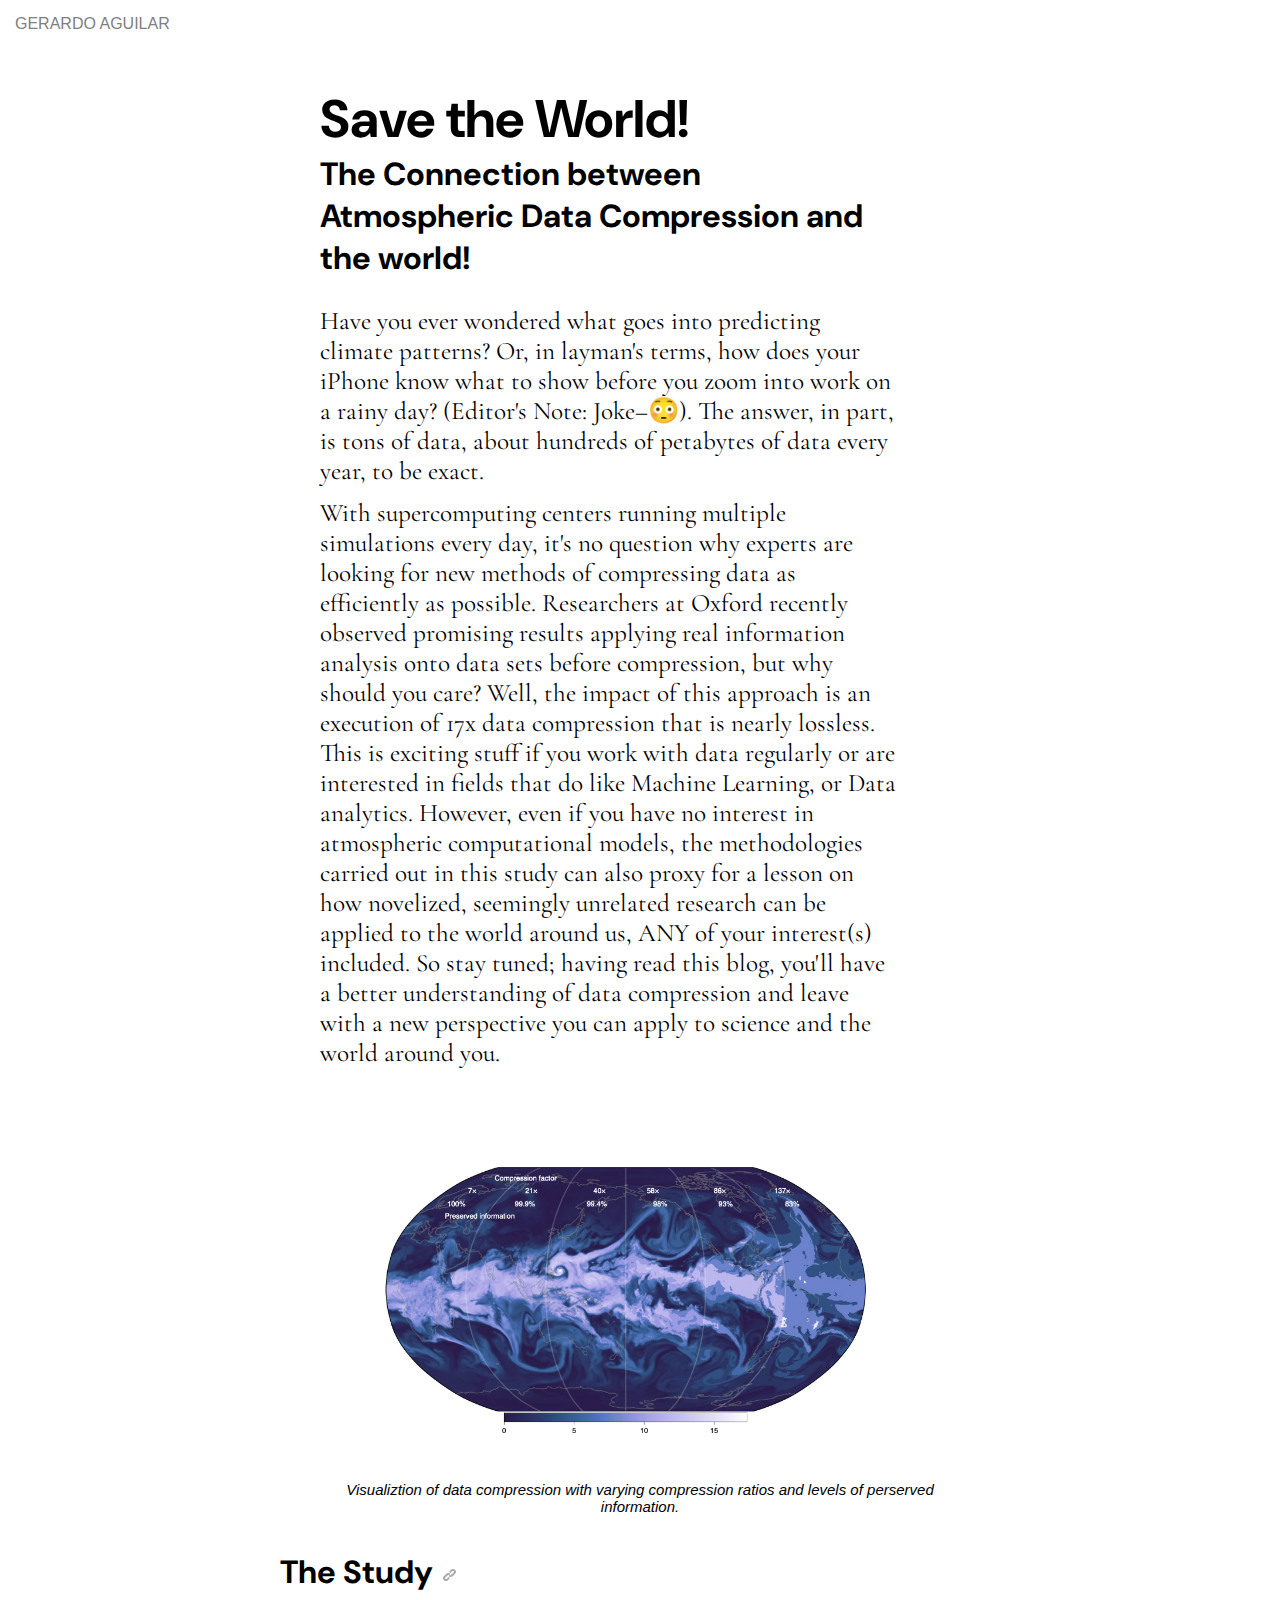
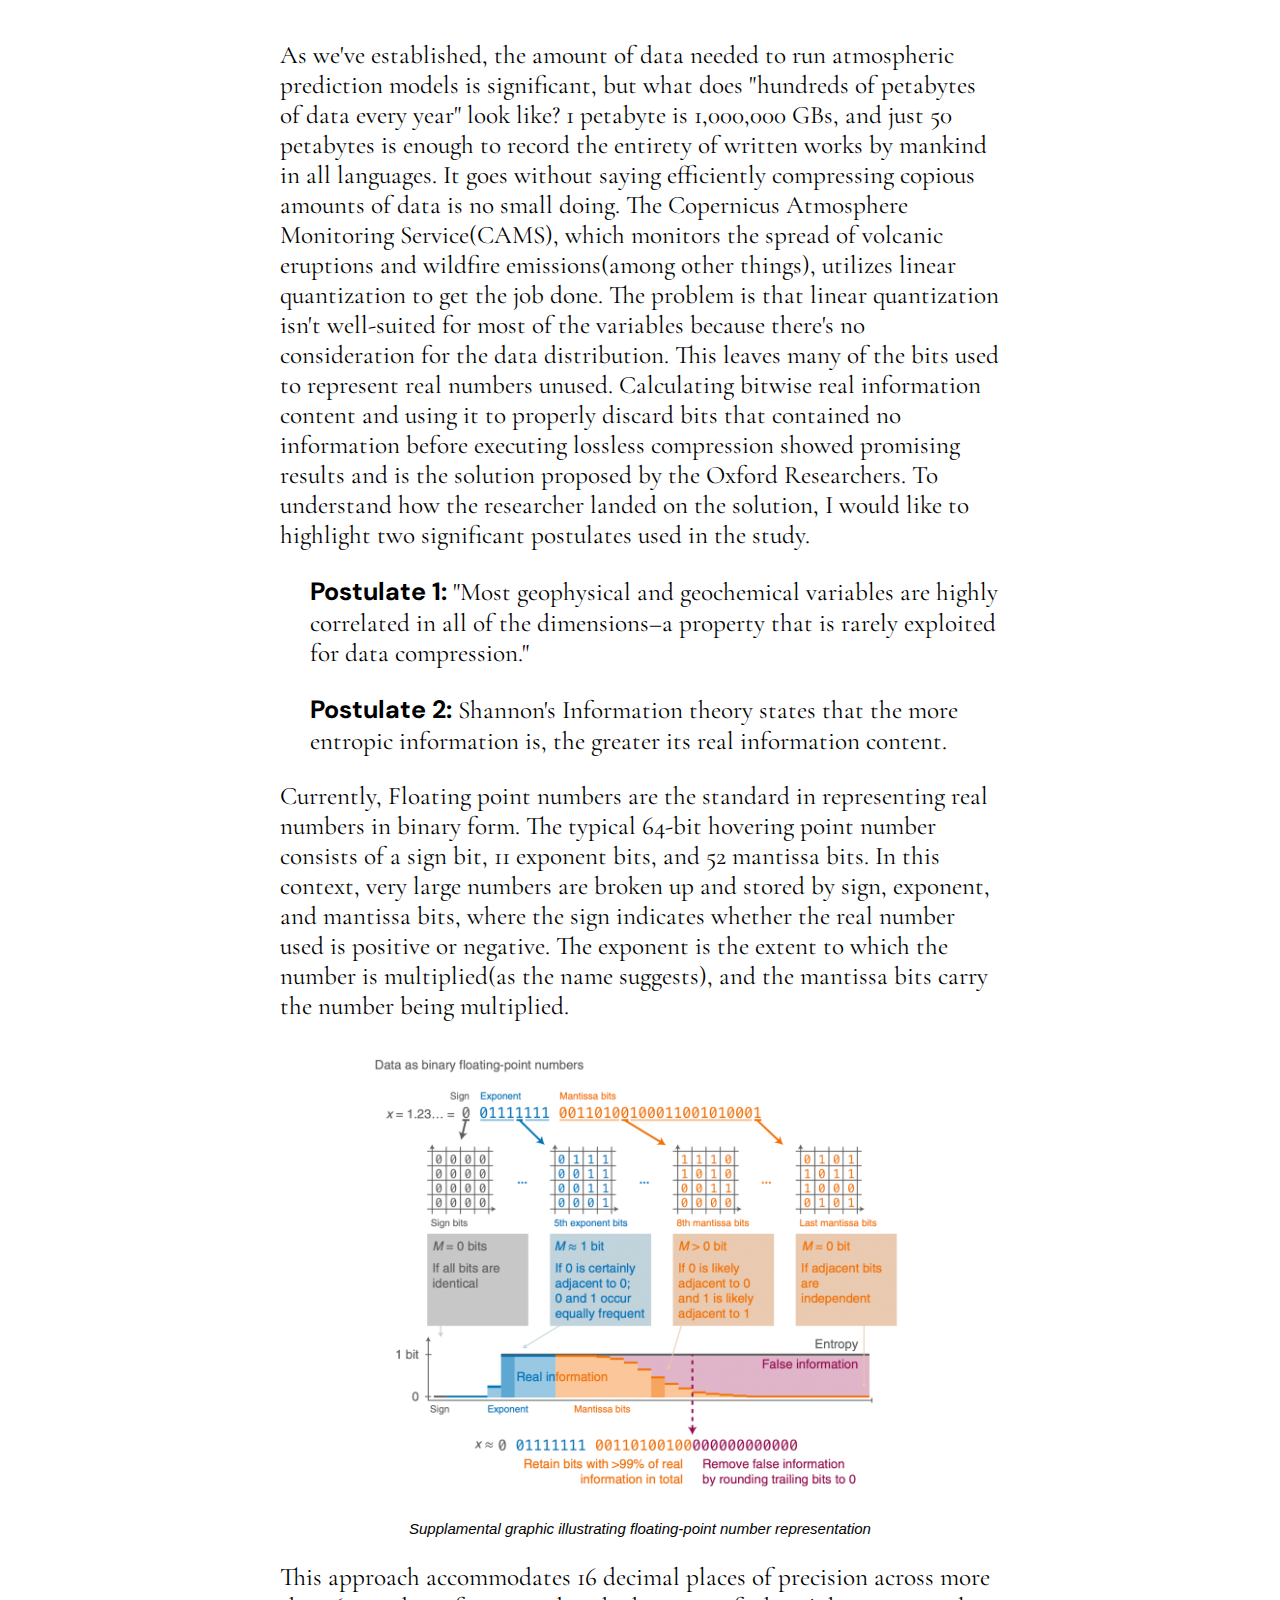
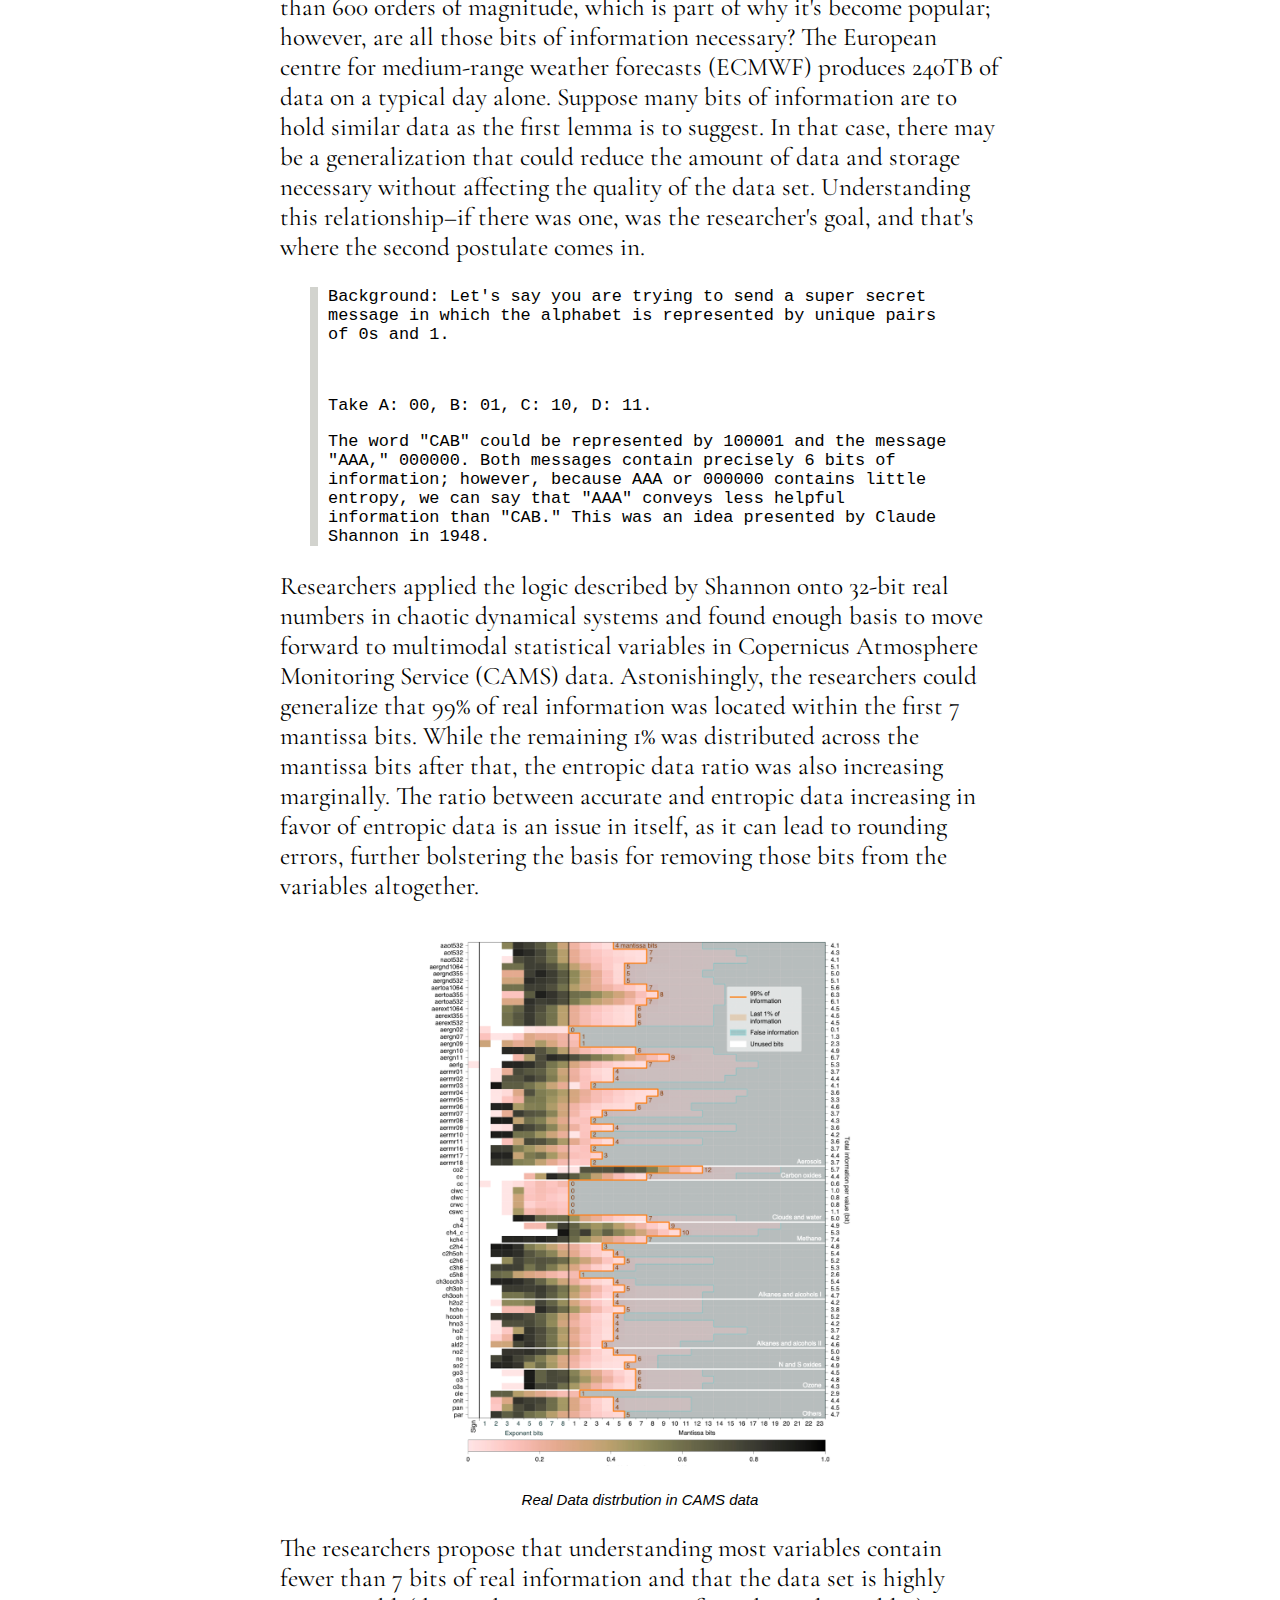
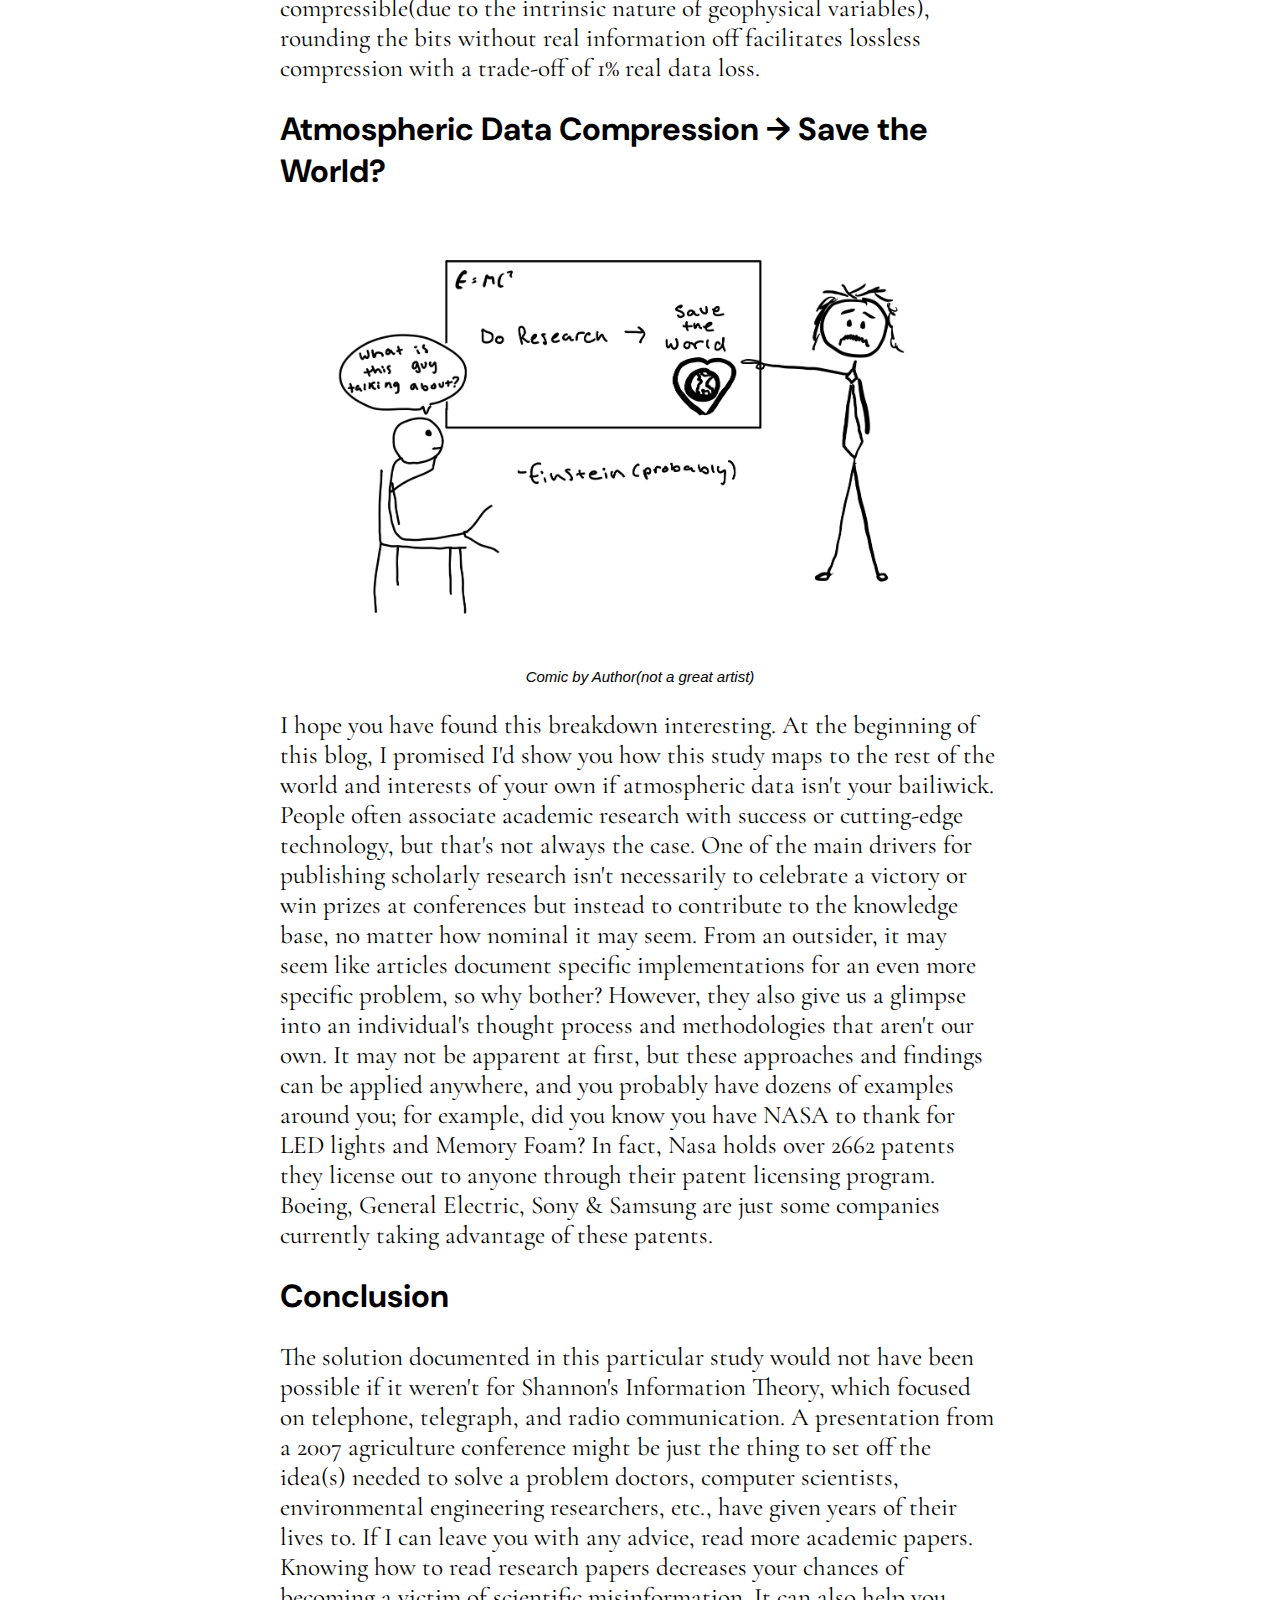
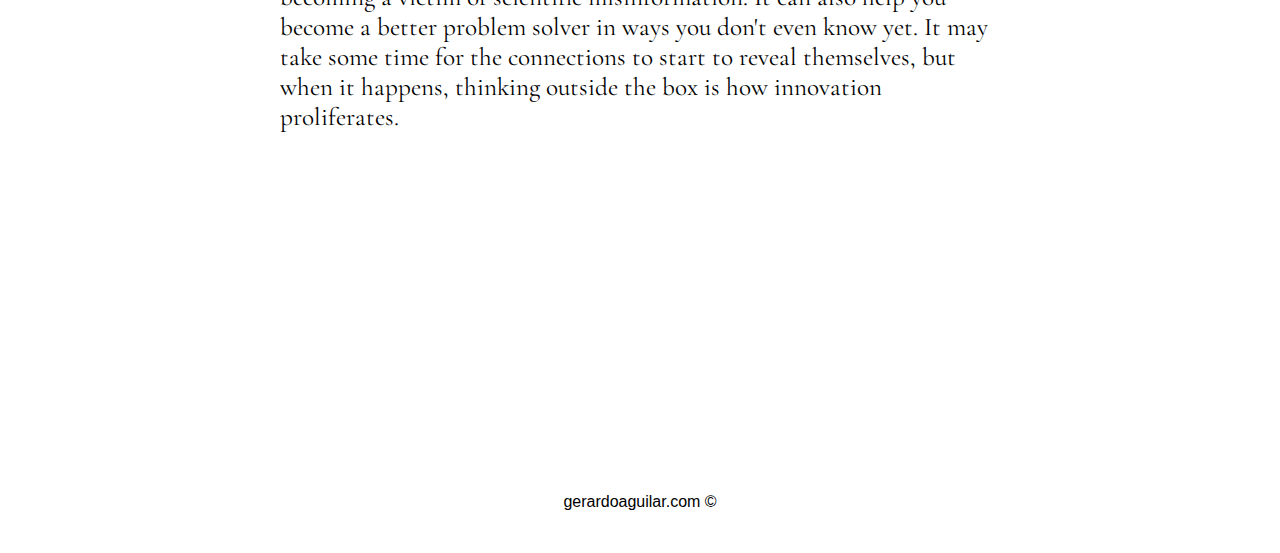
==== a2.html @ a980e085 "Update a2.html" ====
<!DOCTYPE html>
<html>
<head>
	<meta charset="utf-8">
	<meta name="viewport" content="width=device-width, initial-scale=1">
	<title></title>
</head>
<link rel="preconnect" href="https://fonts.googleapis.com">
<link rel="preconnect" href="https://fonts.gstatic.com" crossorigin>
<link href="https://fonts.googleapis.com/css2?family=Cormorant+Garamond:wght@300;400&family=DM+Sans:ital,wght@1,700&display=swap" rel="stylesheet">

<style>
	@media (min-width: 1300px) {
		.introtxt {
			flex-direction: row;
		}



	}
	@media (max-width: 1300px) {
		.introtxt {
			flex-direction: column-reverse;
		}



	}
	
	body {
		margin: 0;
		padding: 0;
	}
	p {
		font-family: 'Cormorant Garamond', serif;
		font-size: 2.8vh;
	}
	.flex-box {
		display: flex;
		flex-direction: row;
		align-items: center;
	}
	.flex-box > img {
		margin-top: 5px;
		margin-left: 10px;

	}
	.pagewrapper {
		max-width: 720px;
		margin: auto;
	}
	.introtxt {
		display: flex;
		align-items: center;
	}
	#flexitem, #flexitem-2 {
		width: 50%;
	}
	#flexitem > img {
		margin-top: 7vh;
		width: 45vw;
		margin-left: auto;
		display: block;
		margin-right: auto;
	}

	#hulk-image > img {
		float: left;
		shape-outside: polygon(66% 43%, 61% 54%, 60% 59%, 63% 64%, 61% 71%, 33% 73%, 33% 28%, 68% 18%, 82% 31%, 64% 36%);
	}
	#title-card {
		font-family: 'DM Sans', sans-serif;
		width: 90%;
	}

	h1, h2 {
		font-family: 'DM Sans', sans-serif;

	}
	#title-card > h1 {
		margin-bottom: 0px;
		font-size: 3.3em;
	}
	#title-card > h2 {
		margin-top: 0px;
		font-size: 2em;
	}
	#title-card > p {
		margin-top: 12px;
		margin-bottom: 12px;
	}
	.header {
		font-family: sans-serif;
		text-align: center;
		width: 100%;
		height: 50px;
	}
	.center {
		display: block;
		margin-left: auto;
		margin-right: auto;
  		padding: 10px;

	}
	ul {
  		list-style-type: none;
  		margin: 0;
  		padding: 0;
	}
	.nav {
		display: flex;
		flex-direction: row;
	}
	.nav li {
		margin-top: 15px;
		margin-left: 15px;
		
	}
	a {
		text-decoration: none;
		color: grey;
	}
	.sidebar {
		border-left: solid;
		border-width: 8px;
		border-color: #D2D3CE;
		margin-left: 30px;
		max-width: 30vw;
		min-width: 70vh;
	}
	.sidebar p {
		font-family: monospace;
		font-size: 1.3em;
		padding-left: 10px;

	}
	b {
		font-family: 'DM Sans', sans-serif;
	}
	.postulates {
		padding-left: 30px;
	}
	.caption {
		font-family: arial;
		font-style: italic;
		font-size: 15px;
		text-align: center;
	}

</style>
<body>

<div class="main">
	<div class="header">
		<ul class="nav">
  			<li><a href="https://gerardoaguilar.com/comingSoon.html/comingsoon.html">GERARDO AGUILAR</a></li>
		</ul>
	</div>
	<div class="introtxt">
	<div id="flexitem">
		<img src="./images/datacompression.png">
		<p class="caption"> Visualiztion of data compression with varying compression ratios and levels of perserved information. </p> 
	</div>
	<div id="flexitem-2">
		<div id="title-card">
			<h1 id="heading">Save the World!</h1>
			<h2 id="sub-heading">
				The Connection between Atmospheric Data Compression and the world!
			</h2>
			<p>Have you ever wondered what goes into predicting climate patterns? Or, in layman's terms, how does your iPhone know what to show before you zoom into work on a rainy day? (Editor's Note: Joke–😳). The answer, in part, is tons of data, about hundreds of petabytes of data every year, to be exact. </p>
			<p> With supercomputing centers running multiple simulations every day, it's no question why experts are looking for new methods of compressing data as efficiently as possible. Researchers at Oxford recently observed promising results applying real information analysis onto data sets before compression, but why should you care? Well, the impact of this approach is an execution of 17x data compression that is nearly lossless. This is exciting stuff if you work with data regularly or are interested in fields that do like Machine Learning, or Data analytics. However, even if you have no interest in atmospheric computational models, the methodologies carried out in this study can also proxy for a lesson on how novelized, seemingly unrelated research can be applied to the world around us, ANY of your interest(s) included. So stay tuned; having read this blog, you'll have a better understanding of data compression and leave with a new perspective you can apply to science and the world around you.</p>
		</div>
	</div>
</div>
	<div class="pagewrapper">
		


	<div class="main-text">
	<div class="flex-box">
		<h1>The Study</h1>
		<ul>
			<li><a target="_blank" href="./images/datacompression.png"><img src="./images/link.svg" style="margin-left: 10px;margin-top: 10px;width:1vw;"></a></li>
		</ul>
	</div>

	<p>As we've established, the amount of data needed to run atmospheric prediction models is significant, but what does "hundreds of petabytes of data every year" look like? 1 petabyte is 1,000,000 GBs, and just 50 petabytes is enough to record the entirety of written works by mankind in all languages. It goes without saying efficiently compressing copious amounts of data is no small doing. The Copernicus Atmosphere Monitoring Service(CAMS), which monitors the spread of volcanic eruptions and wildfire emissions(among other things), utilizes linear quantization to get the job done. The problem is that linear quantization isn't well-suited for most of the variables because there's no consideration for the data distribution. This leaves many of the bits used to represent real numbers unused. Calculating bitwise real information content and using it to properly discard bits that contained no information before executing lossless compression showed promising results and is the solution proposed by the Oxford Researchers. To understand how the researcher landed on the solution, I would like to highlight two significant postulates used in the study. </p>

	<div class="postulates">
		<p><b>Postulate 1:</b> "Most geophysical and geochemical variables are highly correlated in all of the dimensions–a property that is rarely exploited for data compression."</p>
		<p><b>Postulate 2:</b> Shannon's Information theory states that the more entropic information is, the greater its real information content.</p>
	</div>
		
	<p>Currently, Floating point numbers are the standard in representing real numbers in binary form. The typical 64-bit hovering point number consists of a sign bit, 11 exponent bits, and 52 mantissa bits. In this context, very large numbers are broken up and stored by sign, exponent, and mantissa bits, where the sign indicates whether the real number used is positive or negative. The exponent is the extent to which the number is multiplied(as the name suggests), and the mantissa bits carry the number being multiplied.</p>
	<div>
		<img class = "center" width=75% src="./images/datarep.png">
		<p class="caption">Supplamental graphic illustrating floating-point number representation</p> 	
	</div> 
	<p>This approach accommodates 16 decimal places of precision across more than 600 orders of magnitude, which is part of why it's become popular; however, are all those bits of information necessary? The European centre for medium-range weather forecasts (ECMWF) produces 240TB of data on a typical day alone. Suppose many bits of information are to hold similar data as the first lemma is to suggest. In that case, there may be a generalization that could reduce the amount of data and storage necessary without affecting the quality of the data set. Understanding this relationship–if there was one, was the researcher's goal, and that's where the second postulate comes in. 
	</p>
	<div class="sidebar">
		<p>Background: Let's say you are trying to send a super secret message in which the alphabet is represented by unique pairs of 0s and 1. </p> 
		<br>
		<p>Take A: 00, B: 01, C: 10, D: 11. </p>
		<p>The word "CAB" could be represented by 100001 and the message "AAA," 000000. Both messages contain precisely 6 bits of information; however, because AAA or 000000 contains little entropy, we can say that "AAA" conveys less helpful information than "CAB." This was an idea presented by Claude Shannon in 1948.</p>
	</div>
	
	<p>Researchers applied the logic described by Shannon onto 32-bit real numbers in chaotic dynamical systems and found enough basis to move forward to multimodal statistical variables in Copernicus Atmosphere Monitoring Service (CAMS) data. Astonishingly, the researchers could generalize that 99% of real information was located within the first 7 mantissa bits. While the remaining 1% was distributed across the mantissa bits after that, the entropic data ratio was also increasing marginally. The ratio between accurate and entropic data increasing in favor of entropic data is an issue in itself, as it can lead to rounding errors, further bolstering the basis for removing those bits from the variables altogether. </p>
	<div>
		<img class = "center" width = 60% src="./images/fig2.png"> 	
		<p class="caption">Real Data distrbution in CAMS data </p> 
	</div> 
	
	<p>The researchers propose that understanding most variables contain fewer than 7 bits of real information and that the data set is highly compressible(due to the intrinsic nature of geophysical variables), rounding the bits without real information off facilitates lossless compression with a trade-off of 1% real data loss. </p>
<h1> Atmospheric Data Compression &rarr; Save the World?</h1>
	<div>
		<img class = "center" width= 90% src="./images/comic.jpeg"> 
		<p class="caption">Comic by Author(not a great artist)</p> 	
	</div> 
	<p>I hope you have found this breakdown interesting. At the beginning of this blog, I promised I'd show you how this study maps to the rest of the world and interests of your own if atmospheric data isn't your bailiwick. People often associate academic research with success or cutting-edge technology, but that's not always the case. One of the main drivers for publishing scholarly research isn't necessarily to celebrate a victory or win prizes at conferences but instead to contribute to the knowledge base, no matter how nominal it may seem. From an outsider, it may seem like articles document specific implementations for an even more specific problem, so why bother? However, they also give us a glimpse into an individual's thought process and methodologies that aren't our own. It may not be apparent at first, but these approaches and findings can be applied anywhere, and you probably have dozens of examples around you; for example, did you know you have NASA to thank for LED lights and Memory Foam? In fact, Nasa holds over 2662 patents they license out to anyone through their patent licensing program. Boeing, General Electric, Sony & Samsung are just some companies currently taking advantage of these patents. </p>
<h1>Conclusion</h1>
	<p>The solution documented in this particular study would not have been possible if it weren't for Shannon's Information Theory, which focused on telephone, telegraph, and radio communication. A presentation from a 2007 agriculture conference might be just the thing to set off the idea(s) needed to solve a problem doctors, computer scientists, environmental engineering researchers, etc., have given years of their lives to. If I can leave you with any advice, read more academic papers. Knowing how to read research papers decreases your chances of becoming a victim of scientific misinformation. It can also help you become a better problem solver in ways you don't even know yet. It may take some time for the connections to start to reveal themselves, but when it happens, thinking outside the box is how innovation proliferates. </p>
</p>
	
	<div id = "video">
		<iframe class="center" width="560" height="315" src="https://www.youtube.com/embed/qWEHO8b6WsaA" title="YouTube video player" frameborder="0" allow="accelerometer; autoplay; clipboard-write; encrypted-media; gyroscope; picture-in-picture; web-share" allowfullscreen></iframe>
	</div>
</div>
<div class="header">
	gerardoaguilar.com &copy
</div>
</div>
</div>



</body>
</html>
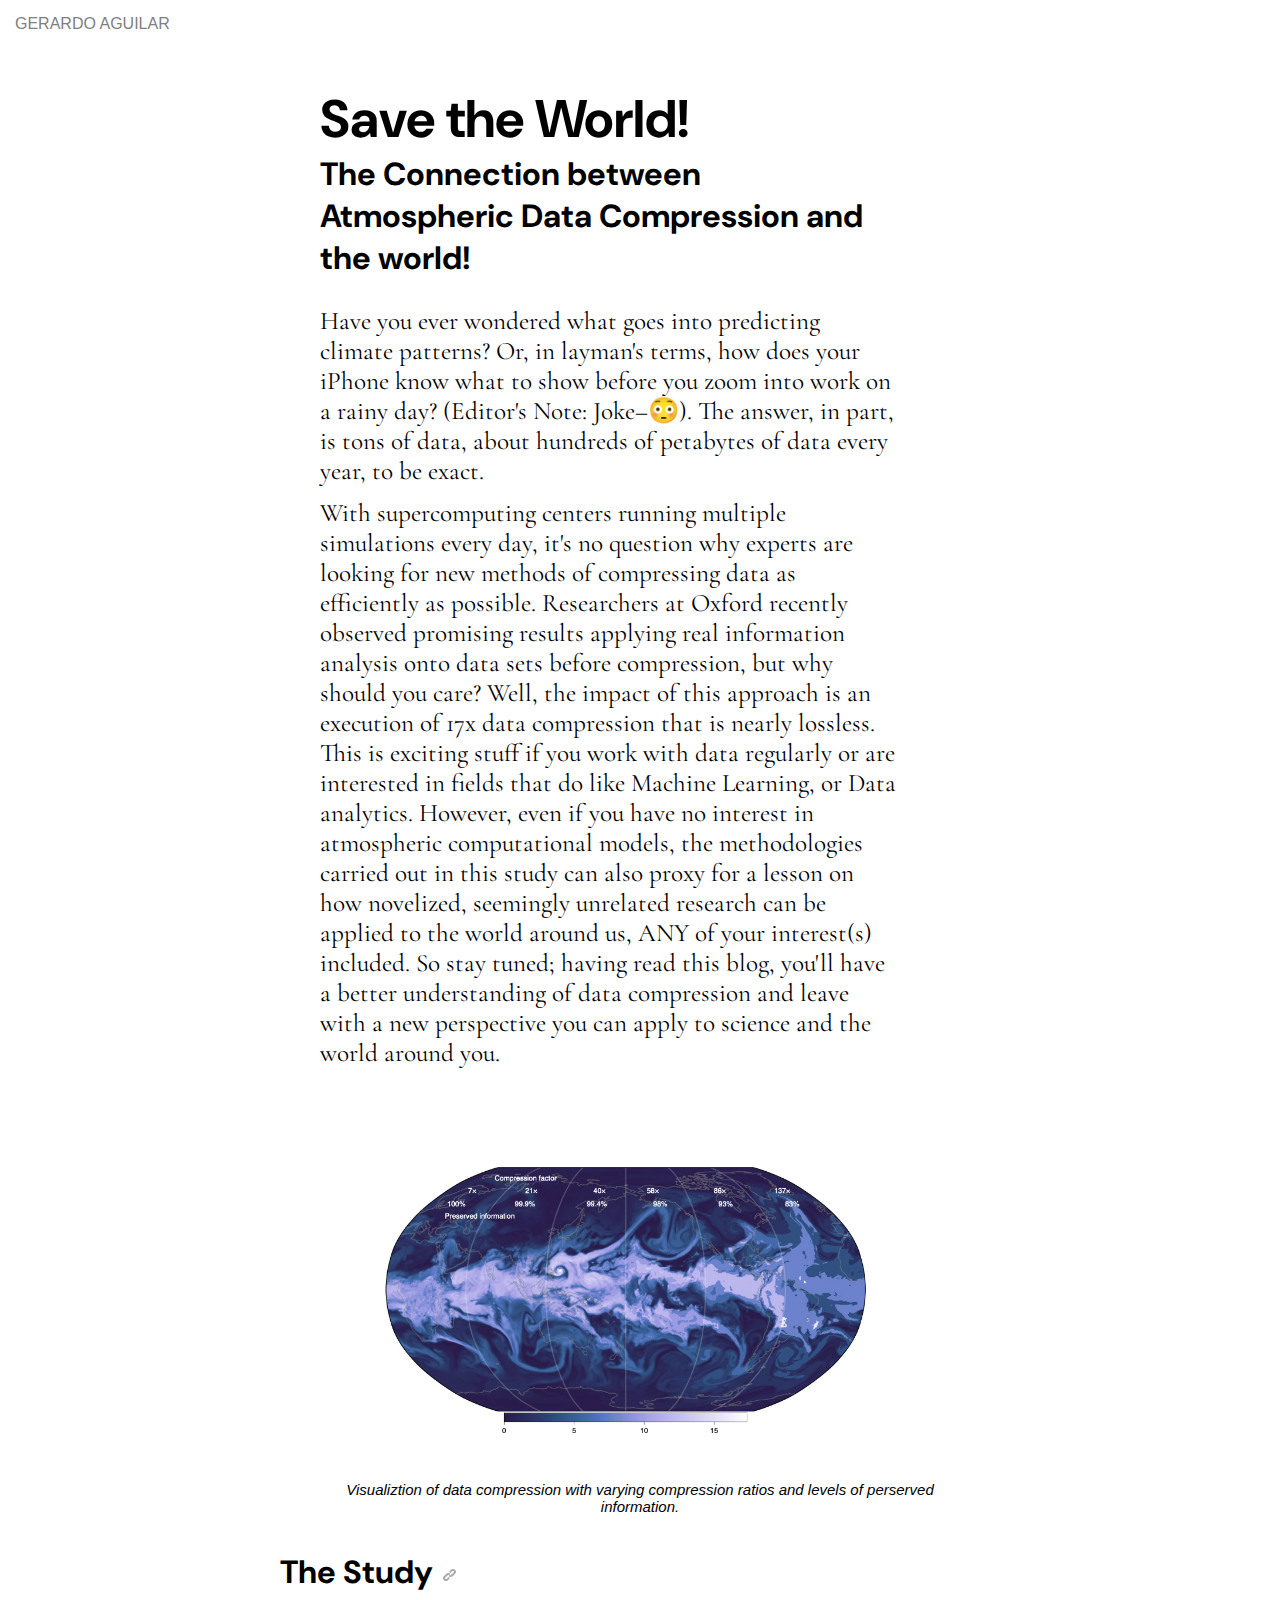
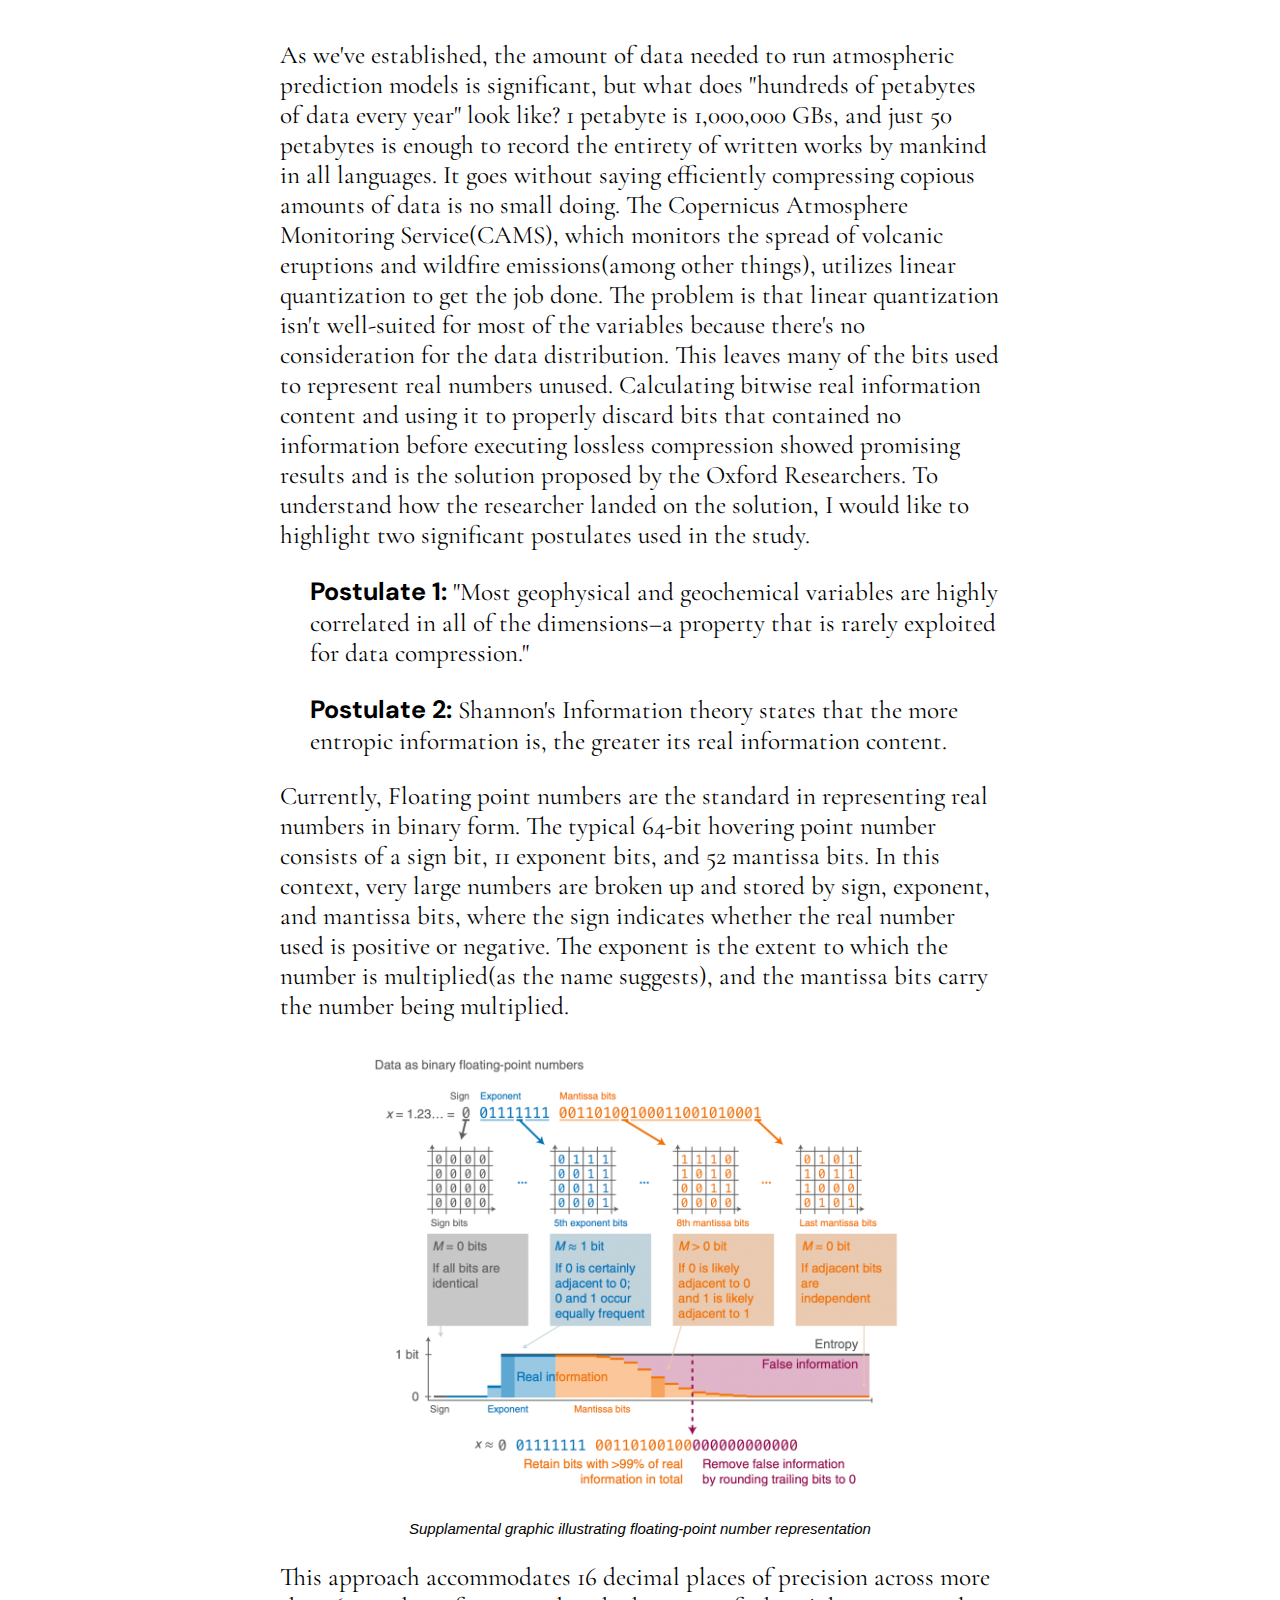
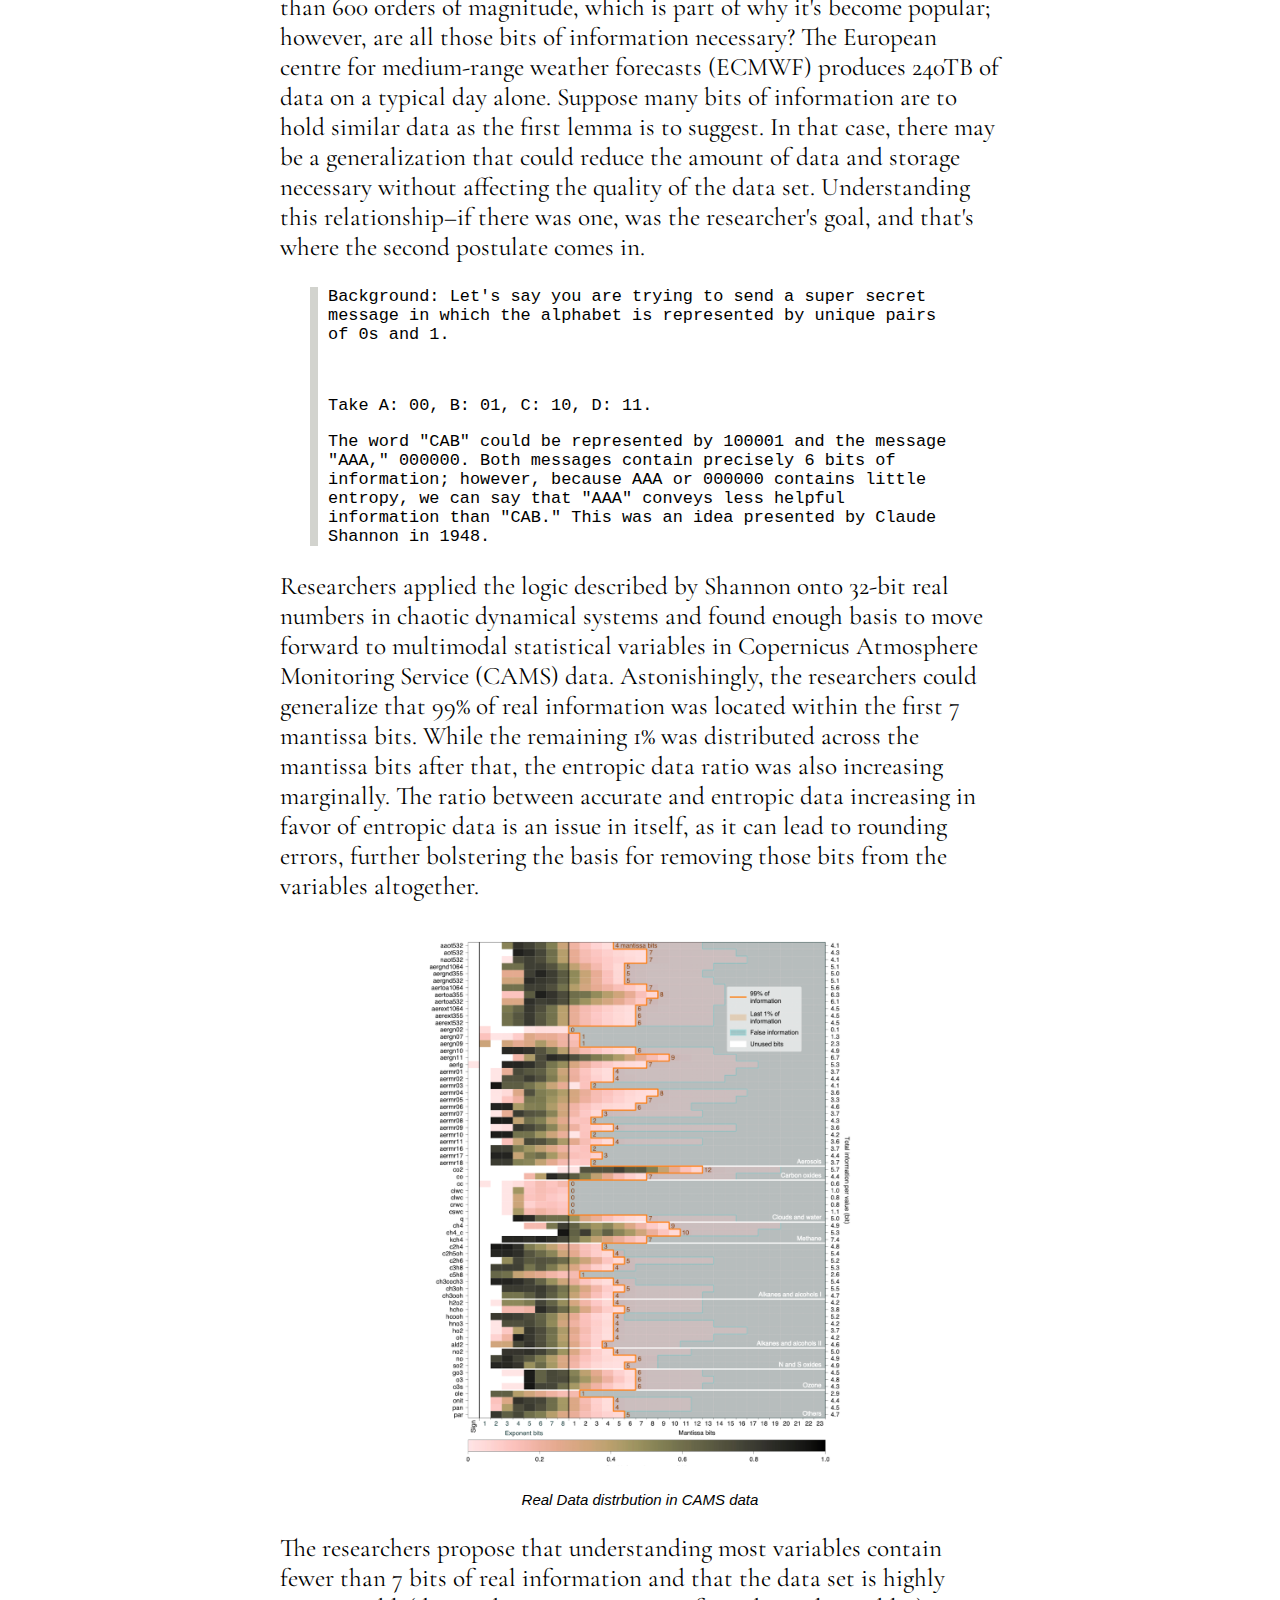
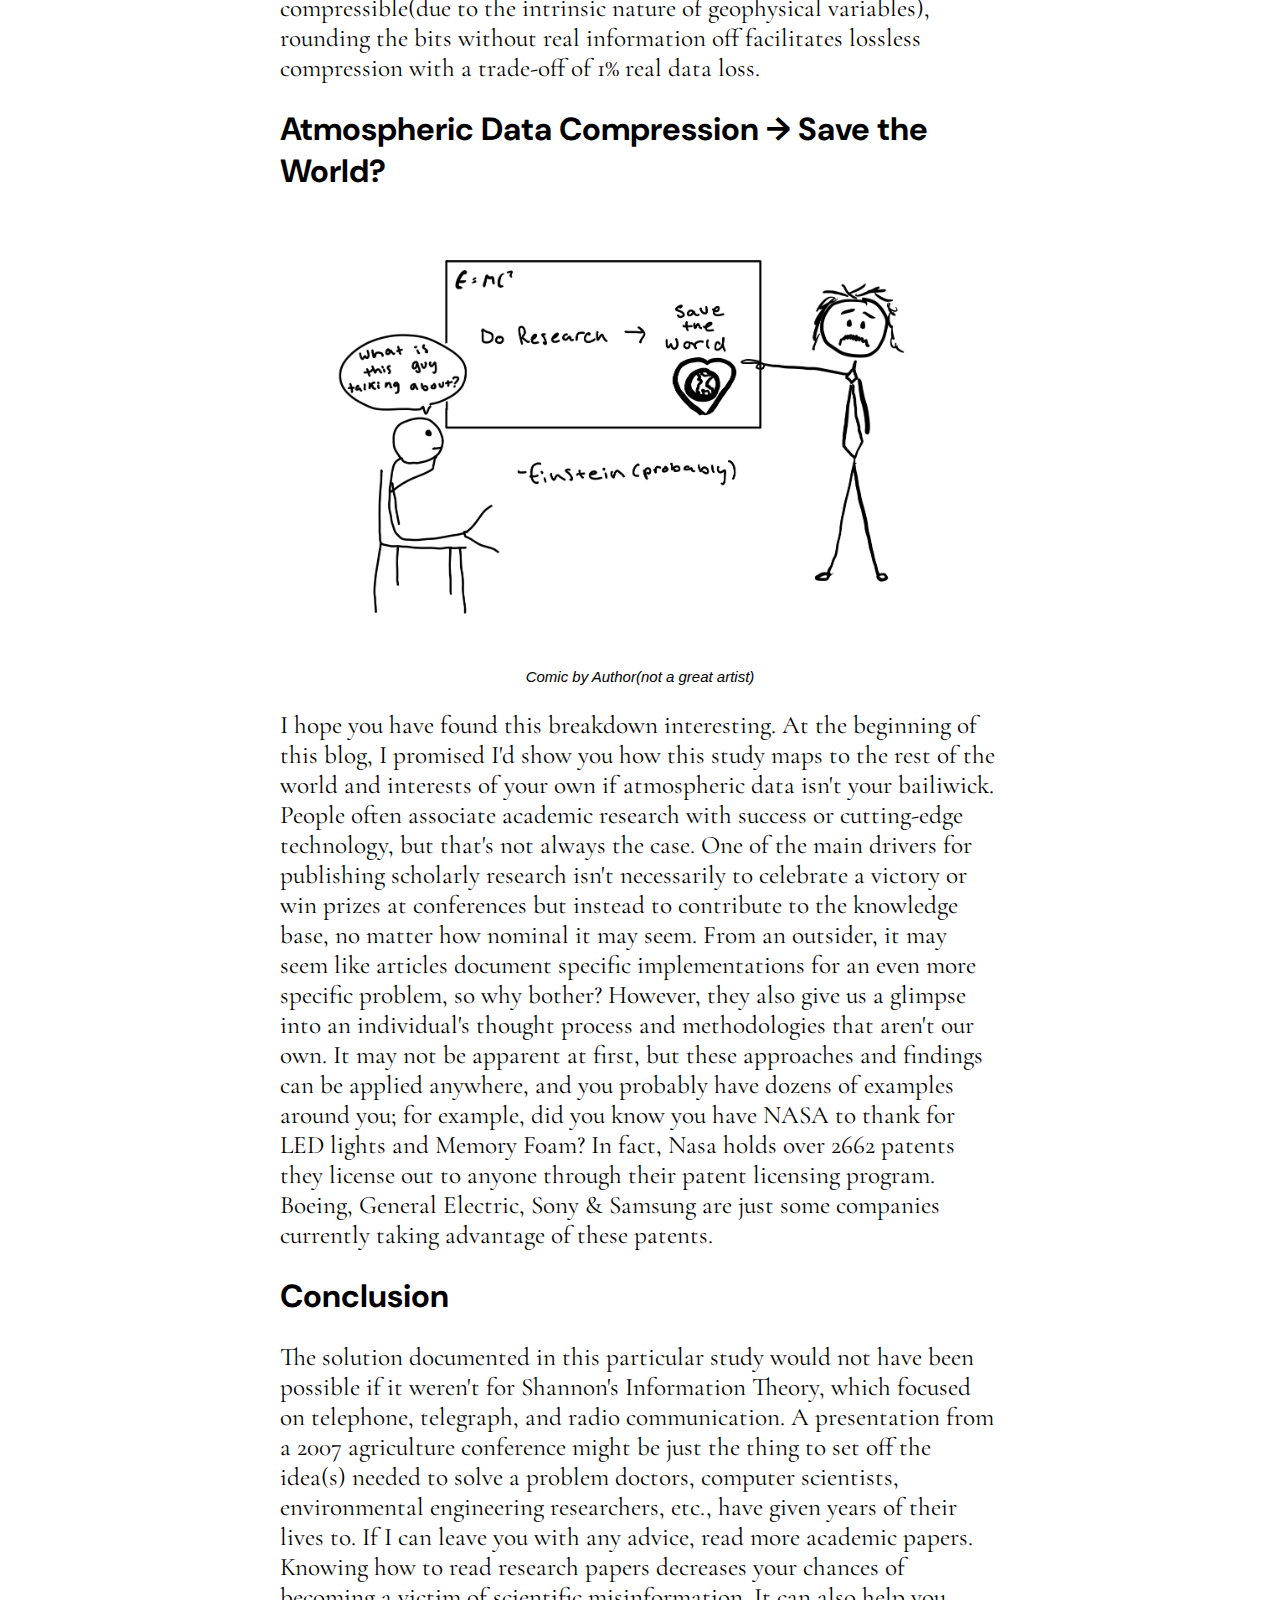
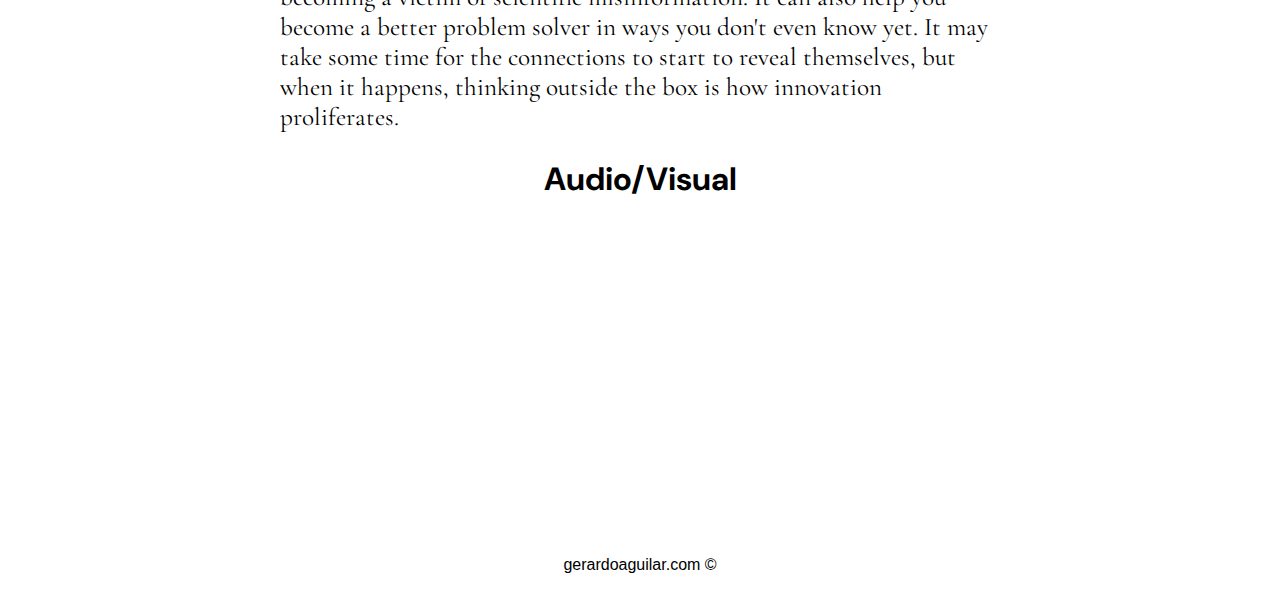
==== commit 5781aae5: "Update a2.html" ====
--- a/a2.html
+++ b/a2.html
@@ -221,7 +221,7 @@
 <h1>Conclusion</h1>
 	<p>The solution documented in this particular study would not have been possible if it weren't for Shannon's Information Theory, which focused on telephone, telegraph, and radio communication. A presentation from a 2007 agriculture conference might be just the thing to set off the idea(s) needed to solve a problem doctors, computer scientists, environmental engineering researchers, etc., have given years of their lives to. If I can leave you with any advice, read more academic papers. Knowing how to read research papers decreases your chances of becoming a victim of scientific misinformation. It can also help you become a better problem solver in ways you don't even know yet. It may take some time for the connections to start to reveal themselves, but when it happens, thinking outside the box is how innovation proliferates. </p>
 </p>
-	
+	<h1 style="text-align: center">Audio/Visual</h1>
 	<div id = "video">
 		<iframe class="center" width="560" height="315" src="https://www.youtube.com/embed/qWEHO8b6WsaA" title="YouTube video player" frameborder="0" allow="accelerometer; autoplay; clipboard-write; encrypted-media; gyroscope; picture-in-picture; web-share" allowfullscreen></iframe>
 	</div>
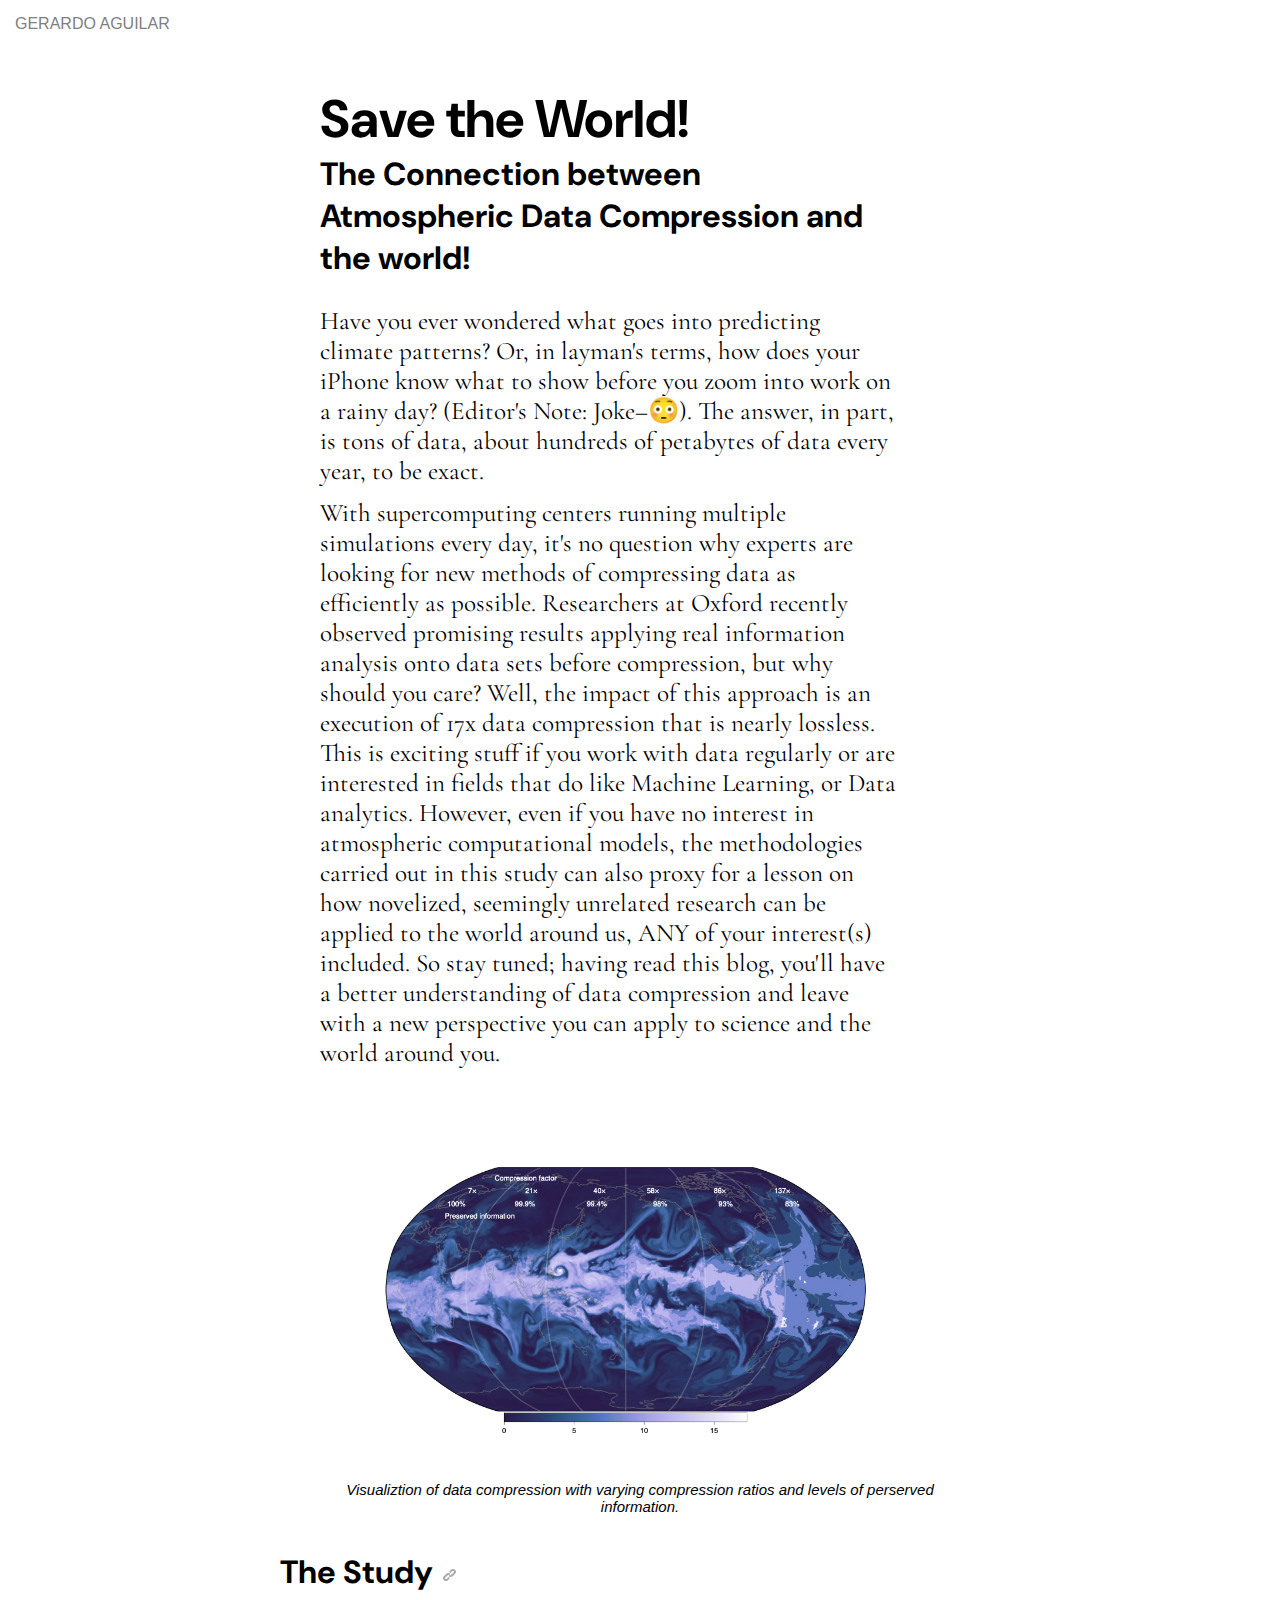
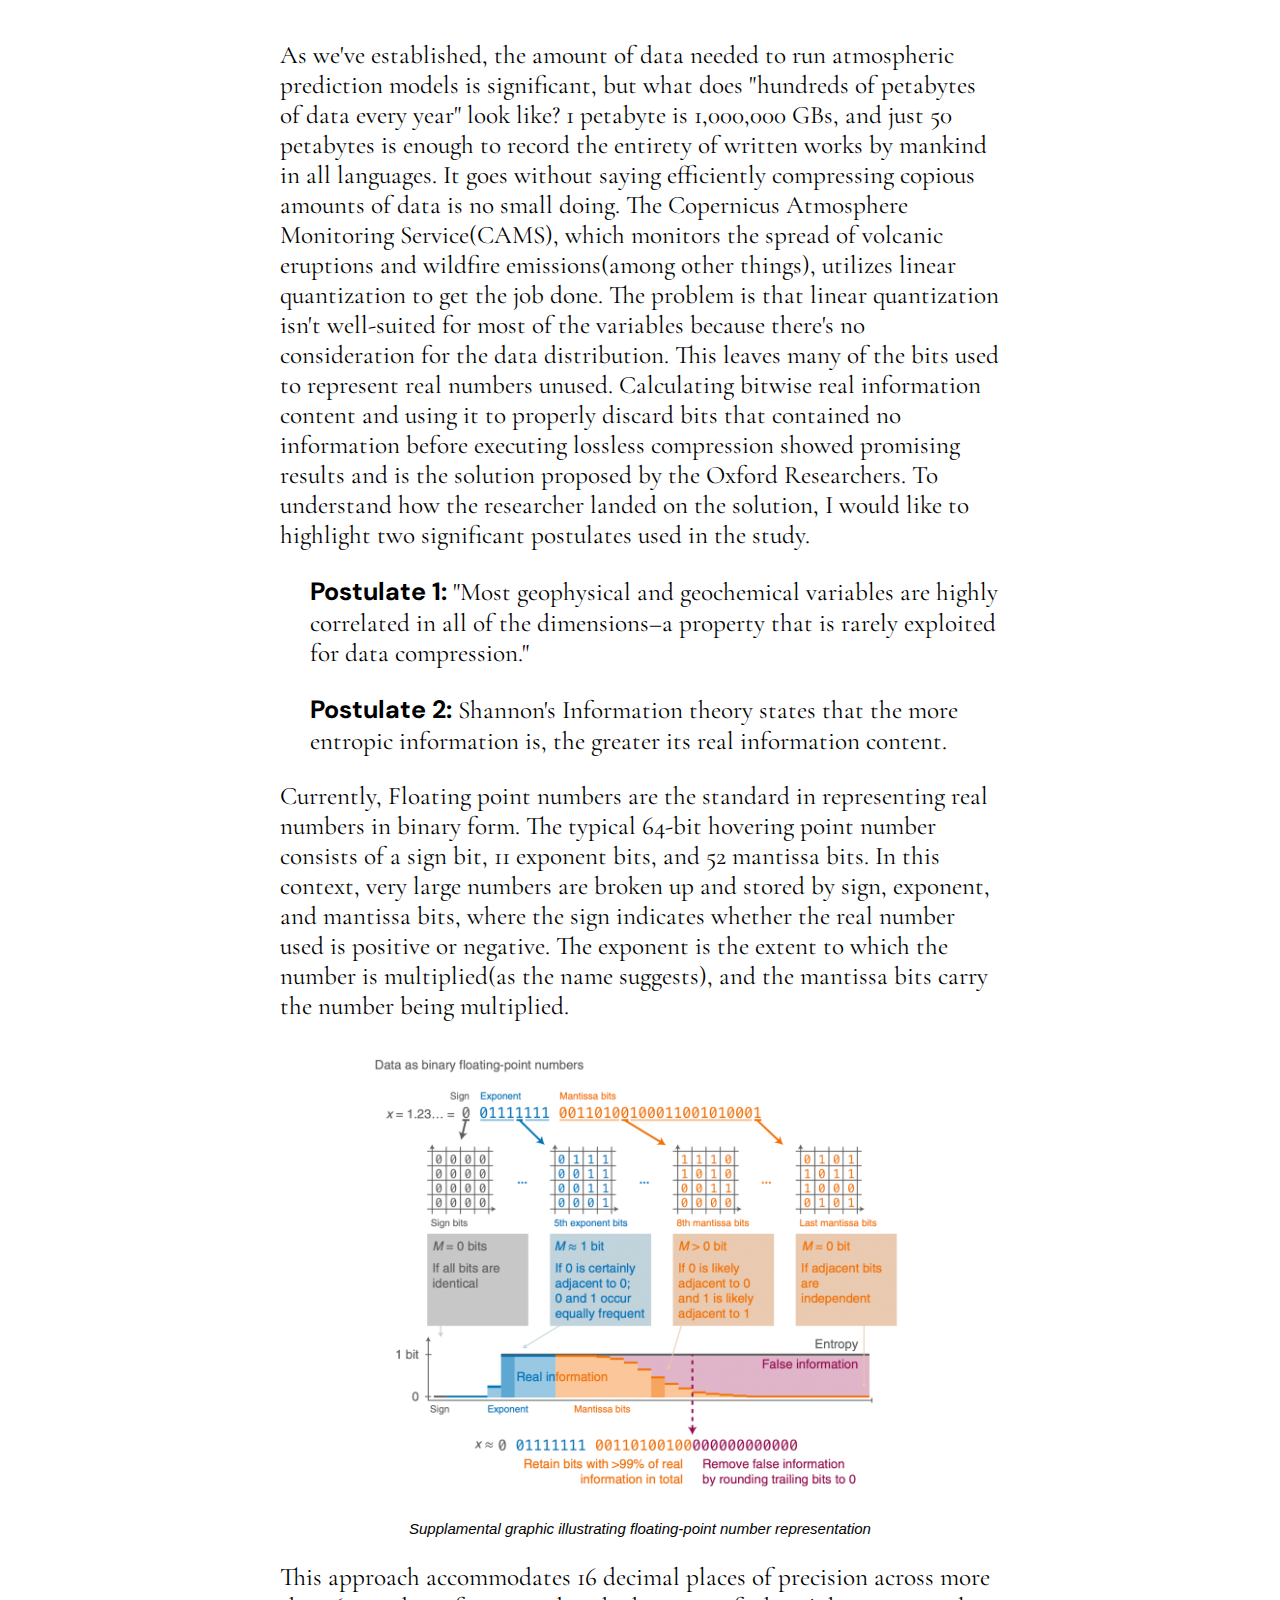
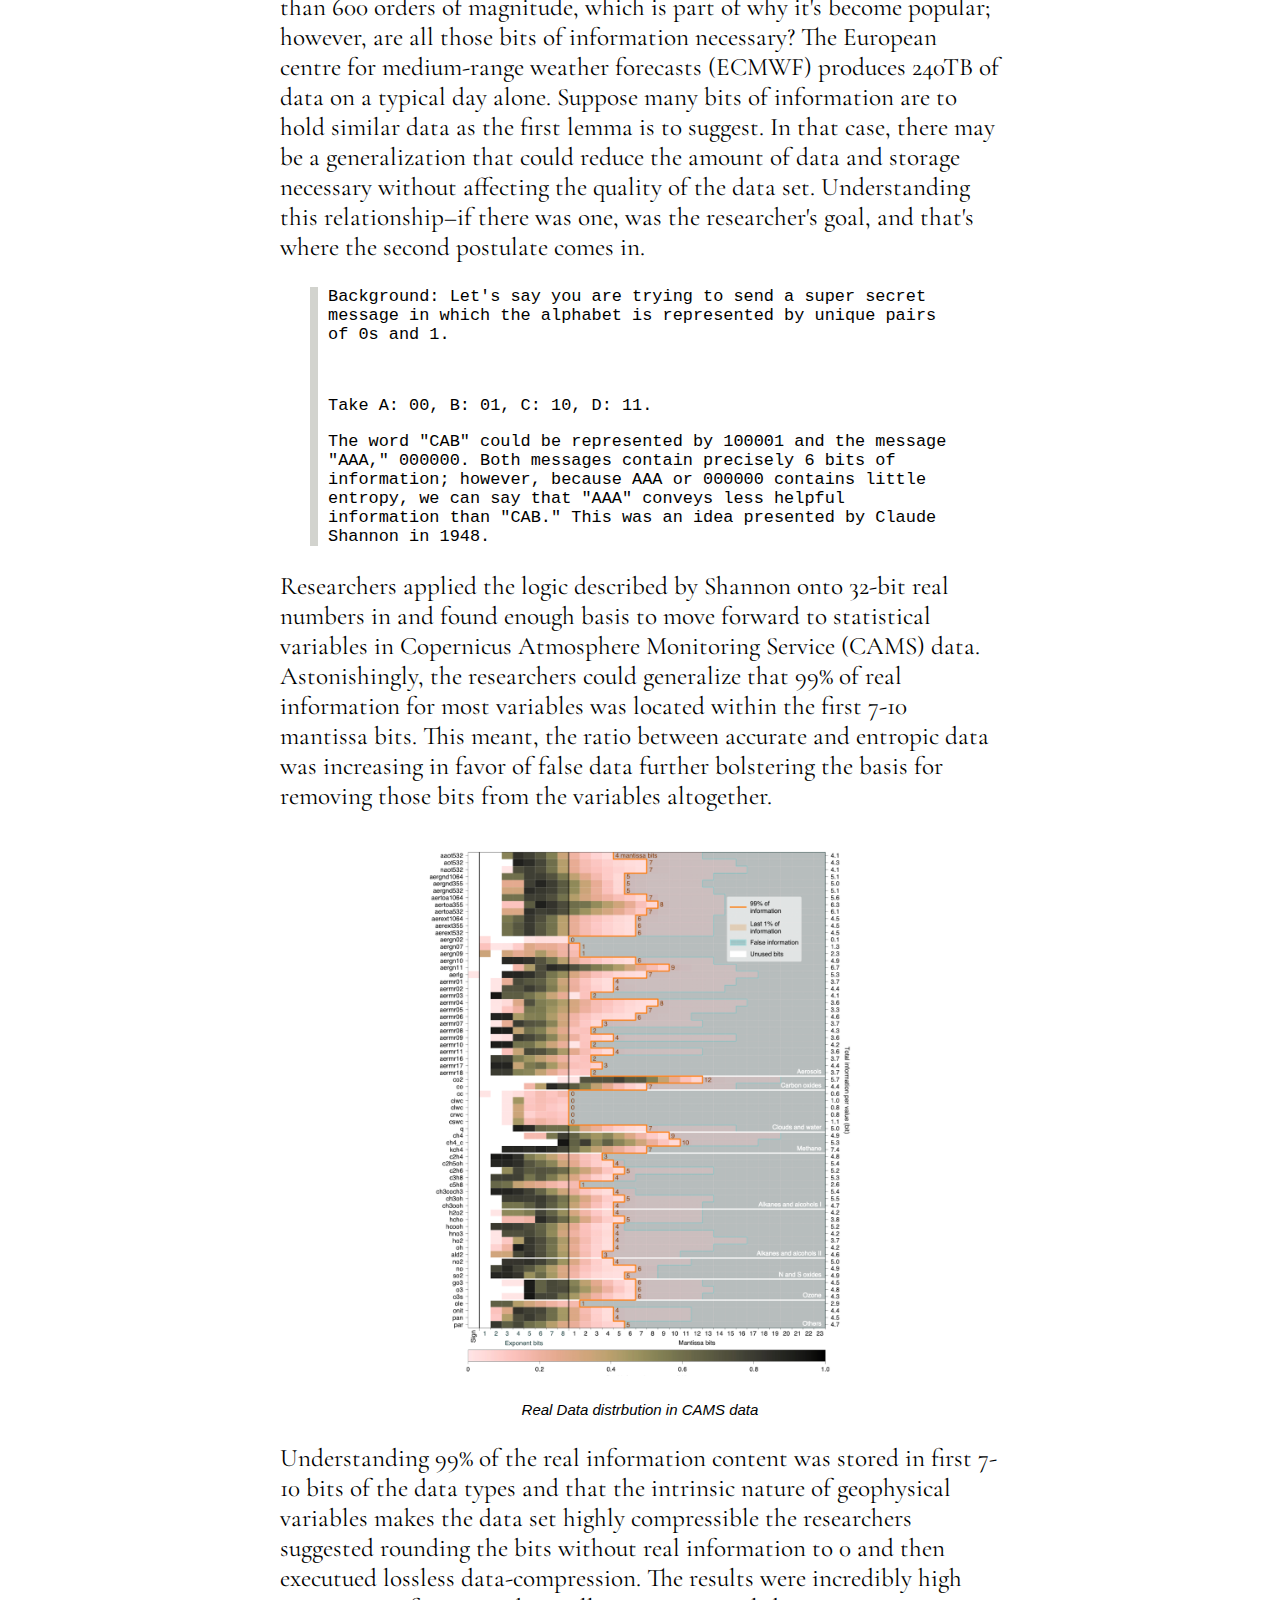
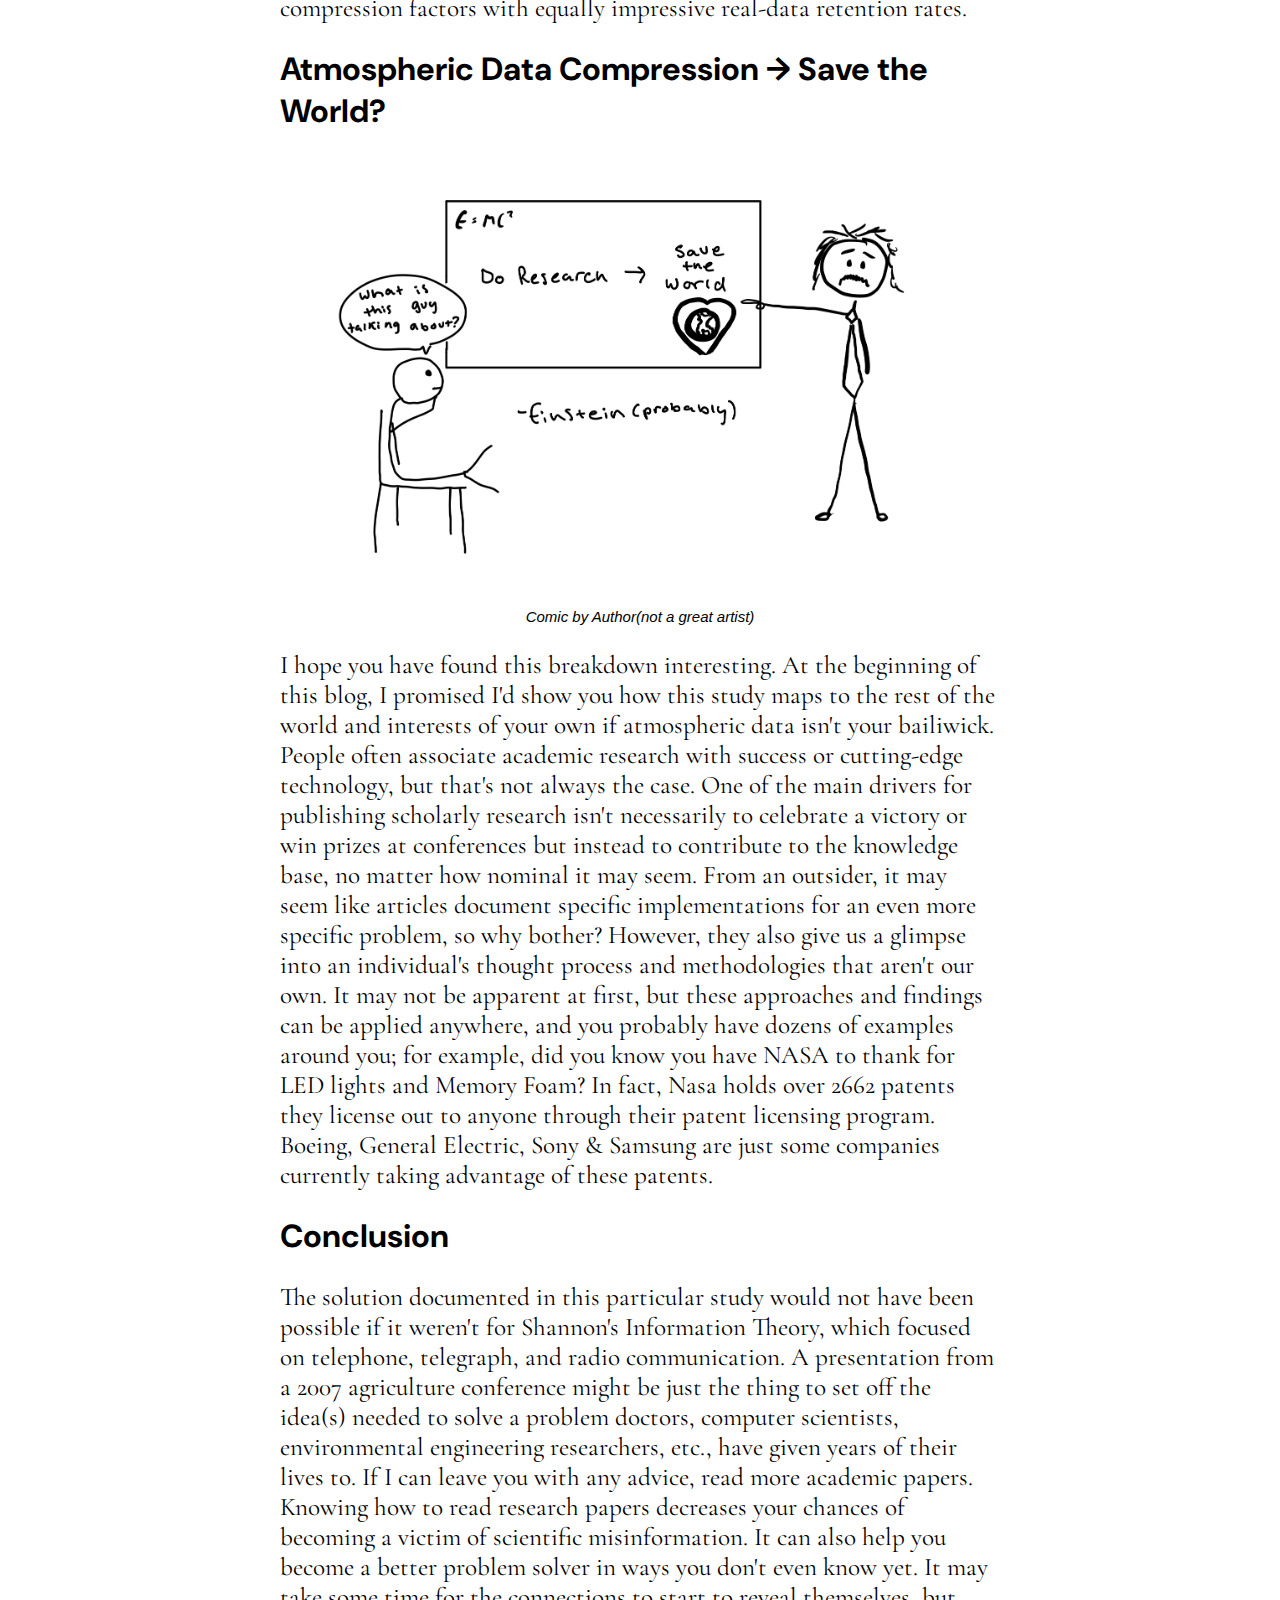
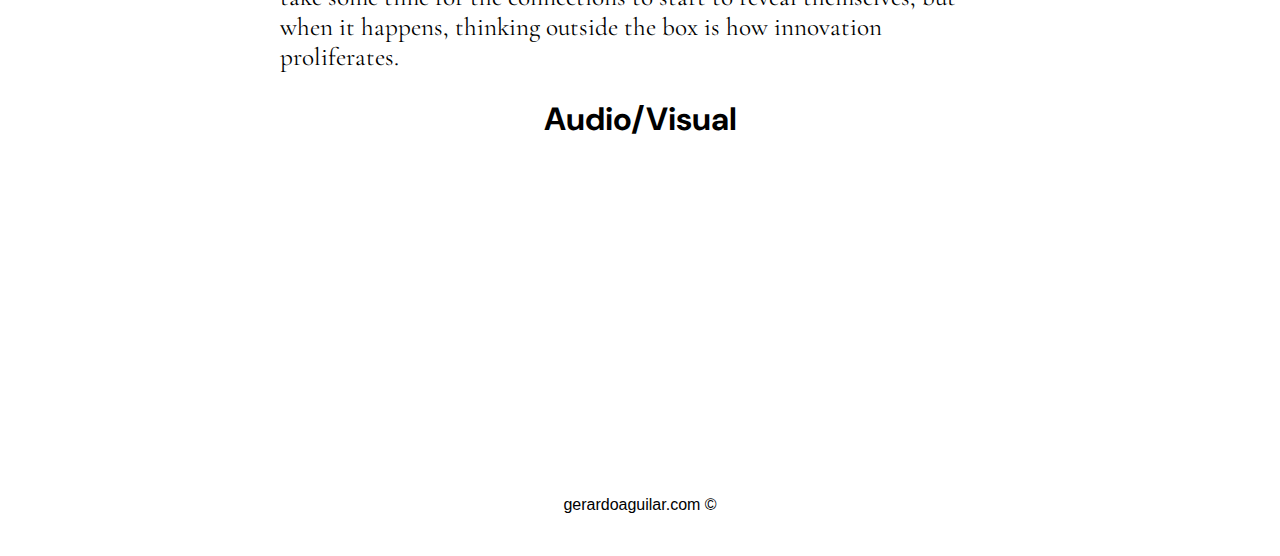
==== commit 5f56af63: "Update a2.html" ====
--- a/a2.html
+++ b/a2.html
@@ -205,13 +205,13 @@
 		<p>The word "CAB" could be represented by 100001 and the message "AAA," 000000. Both messages contain precisely 6 bits of information; however, because AAA or 000000 contains little entropy, we can say that "AAA" conveys less helpful information than "CAB." This was an idea presented by Claude Shannon in 1948.</p>
 	</div>
 	
-	<p>Researchers applied the logic described by Shannon onto 32-bit real numbers in chaotic dynamical systems and found enough basis to move forward to multimodal statistical variables in Copernicus Atmosphere Monitoring Service (CAMS) data. Astonishingly, the researchers could generalize that 99% of real information was located within the first 7 mantissa bits. While the remaining 1% was distributed across the mantissa bits after that, the entropic data ratio was also increasing marginally. The ratio between accurate and entropic data increasing in favor of entropic data is an issue in itself, as it can lead to rounding errors, further bolstering the basis for removing those bits from the variables altogether. </p>
+	<p>Researchers applied the logic described by Shannon onto 32-bit real numbers in and found enough basis to move forward to statistical variables in Copernicus Atmosphere Monitoring Service (CAMS) data. Astonishingly, the researchers could generalize that 99% of real information for most variables was located within the first 7-10 mantissa bits. This meant, the ratio between accurate and entropic data was increasing in favor of false data further bolstering the basis for removing those bits from the variables altogether. </p>
 	<div>
 		<img class = "center" width = 60% src="./images/fig2.png"> 	
 		<p class="caption">Real Data distrbution in CAMS data </p> 
 	</div> 
 	
-	<p>The researchers propose that understanding most variables contain fewer than 7 bits of real information and that the data set is highly compressible(due to the intrinsic nature of geophysical variables), rounding the bits without real information off facilitates lossless compression with a trade-off of 1% real data loss. </p>
+	<p>Understanding 99% of the real information content was stored in first 7-10 bits of the data types and that the intrinsic nature of geophysical variables makes the data set highly compressible the researchers suggested rounding the bits without real information to 0 and then executued lossless data-compression. The results were incredibly high compression factors with equally impressive real-data retention rates.</p>
 <h1> Atmospheric Data Compression &rarr; Save the World?</h1>
 	<div>
 		<img class = "center" width= 90% src="./images/comic.jpeg"> 
@@ -223,7 +223,7 @@
 </p>
 	<h1 style="text-align: center">Audio/Visual</h1>
 	<div id = "video">
-		<iframe class="center" width="560" height="315" src="https://www.youtube.com/embed/qWEHO8b6WsaA" title="YouTube video player" frameborder="0" allow="accelerometer; autoplay; clipboard-write; encrypted-media; gyroscope; picture-in-picture; web-share" allowfullscreen></iframe>
+		<iframe class="center" width="560" height="315" src="https://www.youtube.com/embed/Rq3RNFSkd8E" title="YouTube video player" frameborder="0" allow="accelerometer; autoplay; clipboard-write; encrypted-media; gyroscope; picture-in-picture; web-share" allowfullscreen></iframe>
 	</div>
 </div>
 <div class="header">
